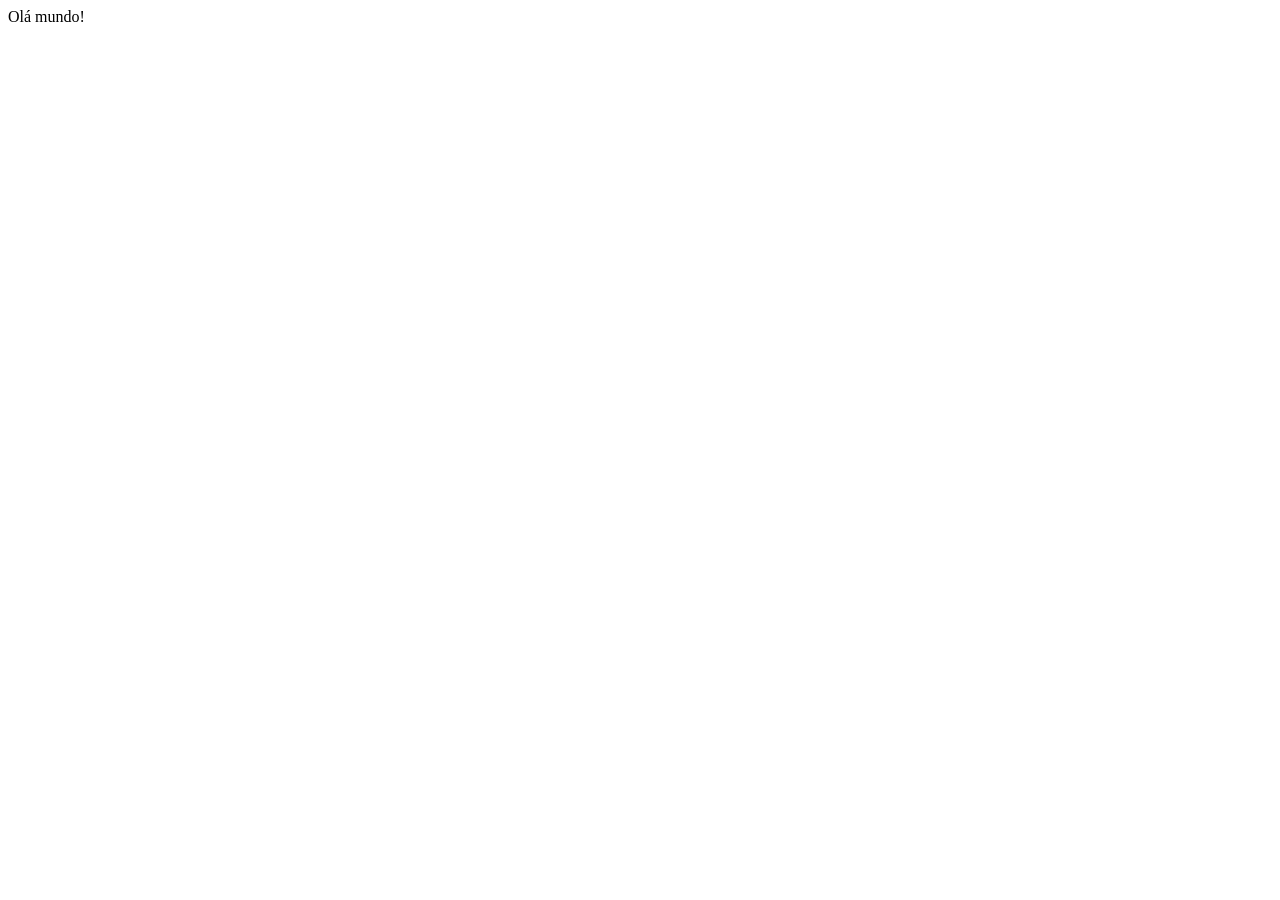
==== index.html @ 0452efc9 "initil commit" ====
<!DOCTYPE html>
<html lang="en">
<head>
    <meta charset="UTF-8">
    <meta http-equiv="X-UA-Compatible" content="IE=edge">
    <meta name="viewport" content="width=device-width, initial-scale=1.0">
    <title>Portifólio - Aula WEB I</title>
</head>
<body>
    Olá mundo!
</body>
</html>
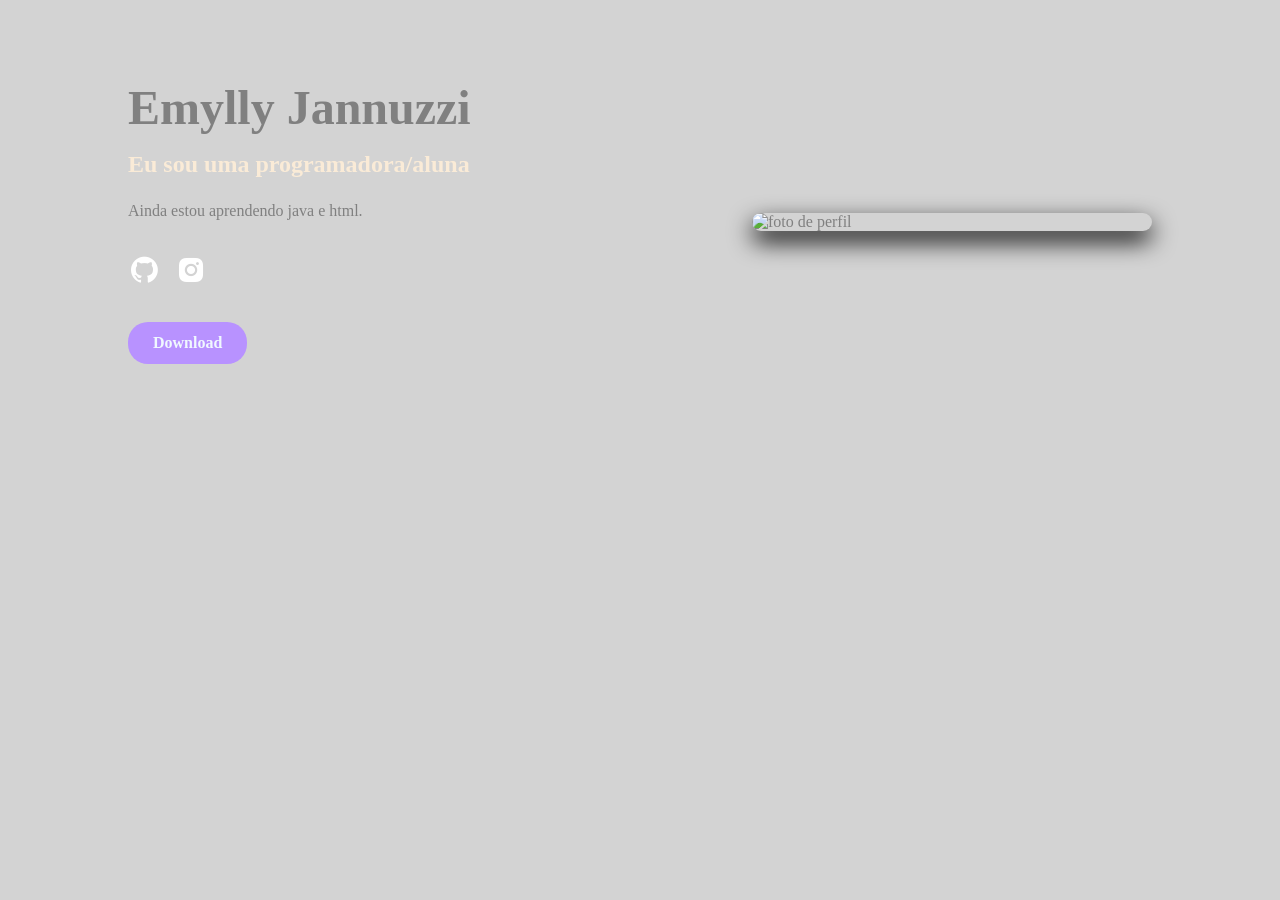
==== commit 8796ede3: "teste" ====
--- a/index.html
+++ b/index.html
@@ -1,12 +1,41 @@
 <!DOCTYPE html>
-<html lang="en">
+<html lang="pt-BR">
 <head>
     <meta charset="UTF-8">
     <meta http-equiv="X-UA-Compatible" content="IE=edge">
     <meta name="viewport" content="width=device-width, initial-scale=1.0">
-    <title>Portifólio - Aula WEB I</title>
+    <title>Portifólio - Emylly Jannuzzi</title>
+    <link href='https://unpkg.com/boxicons@2.1.4/css/boxicons.min.css' rel='stylesheet'>
+    <link rel="stylesheet" href="style.css">
 </head>
 <body>
-    Olá mundo!
+    <section class="home" id="home">
+        <div class="home-content">
+
+            <h1>Emylly Jannuzzi</h1>
+            <h3>Eu sou uma programadora/aluna</h3>
+
+            <p>
+                Ainda estou aprendendo java e html.
+            </p>
+
+            <div class="social-media">
+
+                <a href="https://github.com/emyjj" target="_blank">
+                <i class="bx bxl-github"></i>
+                </a>
+
+                <a href="https://www.instagram.com/emyjnz/?__d=1%3F%2F" target="_blank">
+                <i class="bx bxl-instagram-alt"></i>
+                </a>
+            </div>
+
+            <a href="/home/aluno/Downloads/emyy/desenhos&colorir.pdf" class="btn" download="/home/aluno/Downloads/emyy/desenhos&colorir.pdf">Download</a>
+        </div>
+
+        <div class="home-img">
+            <img src="https://www.desenhosecolorir.com.br/wp-content/uploads/2025/09/hello-kitty-para-imprimir-e-colorir-636x900.png" alt="foto de perfil">
+        </div>
+    </section>
 </body>
 </html>
--- a/style.css
+++ b/style.css
@@ -0,0 +1,108 @@
+*{
+    margin: 0;
+    padding: 0;
+    box-sizing: border-box;
+    font-family: Georgia, 'Times New Roman', Times, serif;
+}
+
+body{
+    background-color: lightgray;
+    color: grey;
+}
+
+.home{
+    display: flex;
+    align-items: center;
+    justify-content: space-between;
+    padding: 80px 10%;
+    flex-wrap: wrap;
+}
+
+.home-content{
+    max-width: 600px;
+}
+
+.home-content h1{
+    font-size: 3rem;
+    color: grey;
+    margin-bottom: 16px;
+}
+
+.home-content h3{
+    font-size: 1.5rem;
+    color: antiquewhite;
+    margin-bottom: 20px;
+}
+
+.home-content p {
+    font-size: 1rem;
+    line-height: 1.6;
+    margin-bottom: 30px;
+}
+
+.social-media {
+    display: flex;
+    gap: 15px;
+    margin-bottom: 30px;
+}
+
+.social-media a{
+    font-size: 2rem;
+    color: white;
+    transition: color 0.3s ease;
+}
+
+.social-media a:hover{
+    color: rgb(184, 146, 255);
+}
+
+.btn {
+    display: inline-block;
+    padding: 12px 25px;
+    background-color:rgb(184, 146, 255);
+    color: aliceblue;
+    text-decoration: none;
+    border-radius: 20px;
+    font-weight: bold;
+    transition: background-color 0.3s ease;
+}
+
+.btn hover{
+    background-color: rgb(184, 146, 255);
+}
+
+.home-img{
+    max-width: 400px;
+    flex: 1;
+    display: flex;
+    justify-content: center;
+}
+
+.home-img img{
+    width: 100%;
+    border-radius: 10px;
+    box-shadow: 0 10px 25px black;
+}
+
+@media(max-width:900px){
+    .home{
+        flex-direction: column-reverse;
+        padding: 50px 5%;
+        text-align: center;
+    }
+
+    .home-content{
+        max-width: 100%;
+    }
+
+    .social-media{
+        justify-content: center;
+    }
+
+    .home-img{
+        margin-bottom: 30px;
+    }
+}
+
+
+
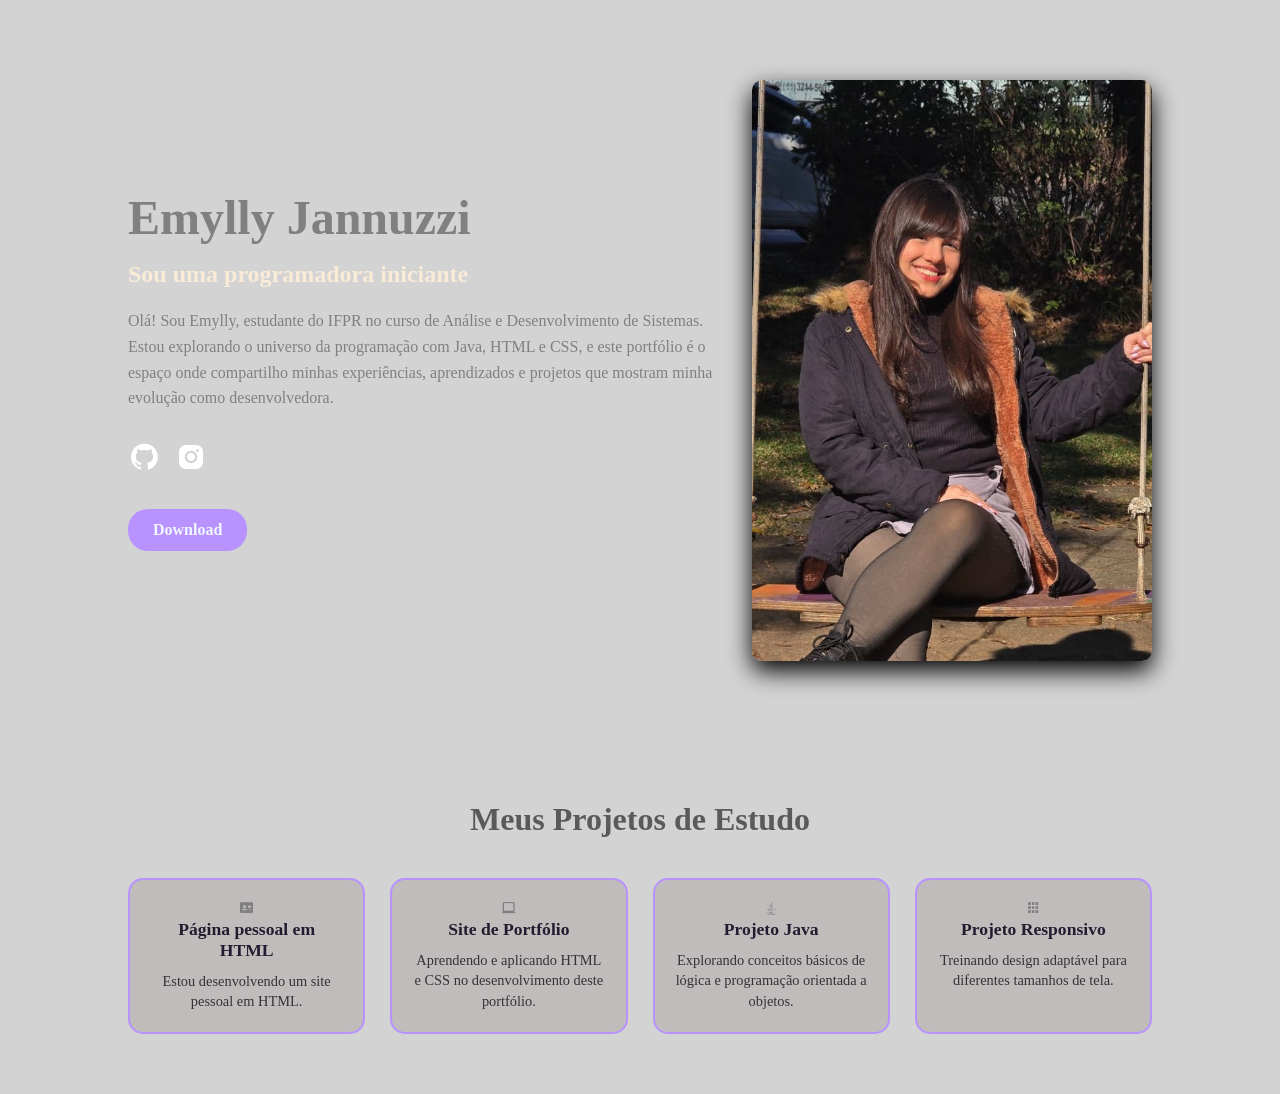
==== commit 5473d7cc: "página com CSS Grid Layout." ====
--- a/index.html
+++ b/index.html
@@ -13,10 +13,11 @@
         <div class="home-content">
 
             <h1>Emylly Jannuzzi</h1>
-            <h3>Eu sou uma programadora/aluna</h3>
+            <h3>Sou uma programadora iniciante</h3>
 
             <p>
-                Ainda estou aprendendo java e html.
+                Olá! Sou Emylly, estudante do IFPR no curso de Análise e Desenvolvimento de Sistemas. Estou explorando o universo da programação com Java, HTML e CSS, e este portfólio é o espaço onde compartilho minhas experiências, aprendizados e projetos que mostram minha evolução como desenvolvedora.
+
             </p>
 
             <div class="social-media">
@@ -30,12 +31,42 @@
                 </a>
             </div>
 
-            <a href="/home/aluno/Downloads/emyy/desenhos&colorir.pdf" class="btn" download="/home/aluno/Downloads/emyy/desenhos&colorir.pdf">Download</a>
+            <a href="img/Currículo - Emylly Jannuzzi Jaques Rosa-3.pdf" class="btn" download="img/Currículo - Emylly Jannuzzi Jaques Rosa-3.pdf">Download</a>
         </div>
 
         <div class="home-img">
-            <img src="https://www.desenhosecolorir.com.br/wp-content/uploads/2025/09/hello-kitty-para-imprimir-e-colorir-636x900.png" alt="foto de perfil">
+            <img src="img/emy.jpeg" alt="Foto de perfil">
         </div>
     </section>
+
+    <section class="projetos" id="projetos">
+        <h2>Meus Projetos de Estudo</h2>
+        <div class="grid-projetos">
+            <div class="projeto">
+            <i class='bx bxs-id-card'></i>
+            <h3>Página pessoal em HTML</h3>
+            <p>Estou desenvolvendo um site pessoal em HTML.</p>
+            </div>
+
+            <div class="projeto">
+            <i class='bx bx-laptop'></i>
+            <h3>Site de Portfólio</h3>
+            <p>Aprendendo e aplicando HTML e CSS no desenvolvimento deste portfólio.</p>
+            </div>
+
+            <div class="projeto">
+            <i class='bx bxl-java' ></i>
+            <h3>Projeto Java</h3>
+            <p>Explorando conceitos básicos de lógica e programação orientada a objetos.</p>
+            </div>
+
+            <div class="projeto">
+            <i class='bx bxs-grid'></i>
+            <h3>Projeto Responsivo</h3>
+            <p>Treinando design adaptável para diferentes tamanhos de tela.</p>
+            </div>
+        </div>
+    </section>
+
 </body>
 </html>
--- a/style.css
+++ b/style.css
@@ -104,5 +104,51 @@
     }
 }
 
+.projetos {
+  text-align: center;
+  padding: 60px 10%;
+}
+
+.projetos h2 {
+  font-size: 2rem;
+  color: rgb(90, 90, 90);
+  margin-bottom: 40px;
+}
 
 
+.grid-projetos {
+  display: grid;
+  grid-template-columns: repeat(auto-fit, minmax(220px, 1fr));
+  gap: 25px;
+  justify-items: center;
+}
+
+
+.projeto {
+  width: 100%;
+  max-width: 250px;
+  border: 2px solid rgb(184, 146, 255);
+  background-color: rgba(175, 165, 165, 0.5);
+  border-radius: 15px;
+  padding: 20px;
+  text-align: center;
+  transition: transform 0.3s ease, box-shadow 0.3s ease;
+}
+
+.projeto:hover {
+  transform: scale(1.05);
+  cursor: pointer;
+  box-shadow: 0 8px 20px rgba(0, 0, 0, 0.2);
+}
+
+.projeto h3 {
+  font-size: 1.1rem;
+  color: rgb(35, 28, 48);
+  margin-bottom: 10px;
+}
+
+.projeto p {
+  font-size: 0.9rem;
+  color: #333;
+  line-height: 1.4;
+}
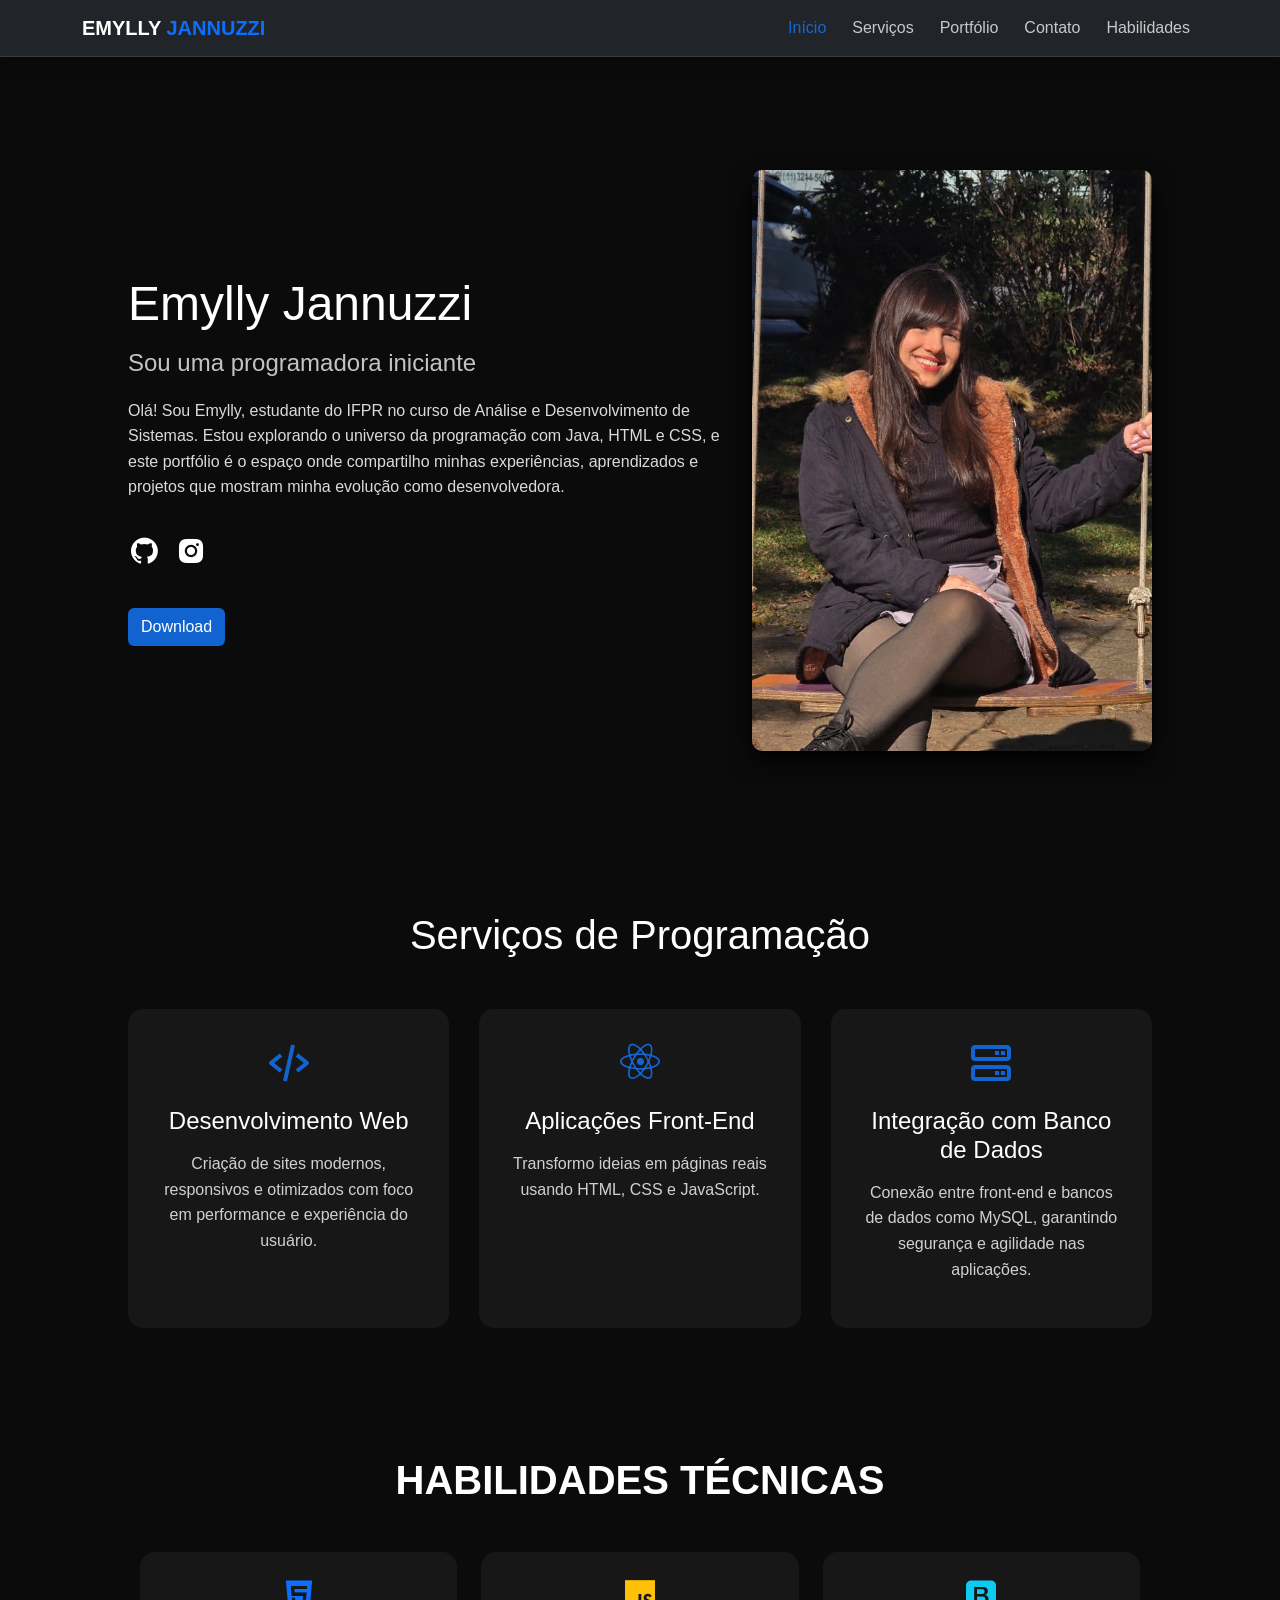
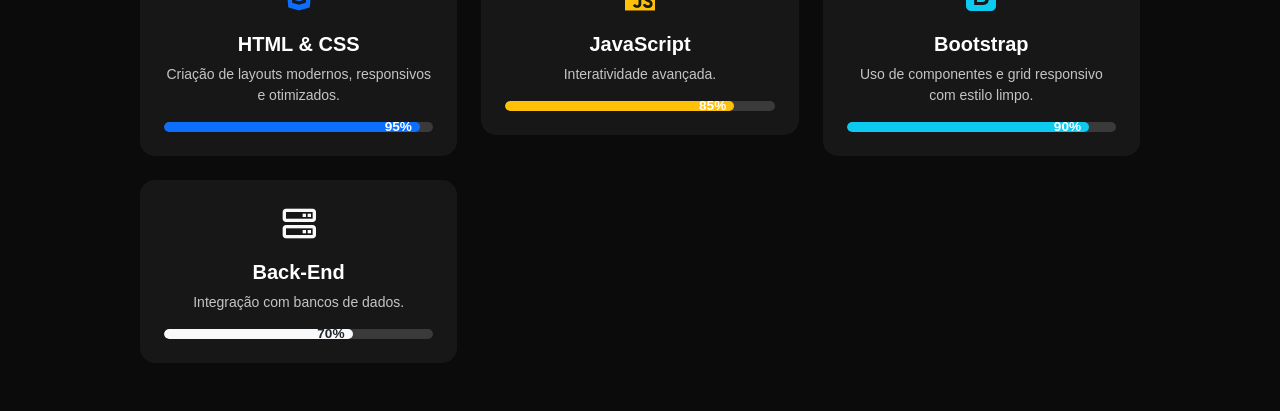
==== commit 58514825: "Aula 03  - Atividade: Adicionar nova seção ao portfólio" ====
--- a/index.html
+++ b/index.html
@@ -5,10 +5,45 @@
     <meta http-equiv="X-UA-Compatible" content="IE=edge">
     <meta name="viewport" content="width=device-width, initial-scale=1.0">
     <title>Portifólio - Emylly Jannuzzi</title>
+
     <link href='https://unpkg.com/boxicons@2.1.4/css/boxicons.min.css' rel='stylesheet'>
     <link rel="stylesheet" href="style.css">
+    <link href="https://cdn.jsdelivr.net/npm/bootstrap@5.3.3/dist/css/bootstrap.min.css" rel="stylesheet">
+
 </head>
 <body>
+
+    <nav class="navbar navbar-expand-lg navbar-dark bg-dark fixed-top shadow">
+        <div class="container">
+            <a class="navbar-brand fw-bold" href="#home">
+            Emylly<span class="text-primary"> Jannuzzi</span>
+            </a>
+            <button class="navbar-toggler" type="button" data-bs-toggle="collapse" data-bs-target="#navbarNav" 
+                    aria-controls="navbarNav" aria-expanded="false" aria-label="Toggle navigation">
+            <i class='bx bx-menu fs-1 text-light'></i>
+            </button>
+            <div class="collapse navbar-collapse justify-content-end" id="navbarNav">
+            <ul class="navbar-nav">
+                <li class="nav-item">
+                    <a class="nav-link active" href="#home">Início</a>
+                </li>
+                <li class="nav-item">
+                    <a class="nav-link" href="#services">Serviços</a>
+                </li>
+                <li class="nav-item">
+                    <a class="nav-link" href="#portfolio">Portfólio</a>
+                </li>
+                <li class="nav-item">
+                    <a class="nav-link" href="#contact">Contato</a>
+                </li>
+                <li class="nav-item">
+                    <a class="nav-link" href="#skills">Habilidades</a>
+                </li>
+            </ul>
+            </div>
+        </div>
+    </nav>
+
     <section class="home" id="home">
         <div class="home-content">
 
@@ -39,34 +74,86 @@
         </div>
     </section>
 
-    <section class="projetos" id="projetos">
-        <h2>Meus Projetos de Estudo</h2>
-        <div class="grid-projetos">
-            <div class="projeto">
-            <i class='bx bxs-id-card'></i>
-            <h3>Página pessoal em HTML</h3>
-            <p>Estou desenvolvendo um site pessoal em HTML.</p>
+        <section class="services" id="services">
+        <h2 class="heading">Serviços de Programação</h2>
+
+        <div class="services-container">
+            <div class="service-box">
+                <i class='bx bx-code-alt'></i>
+                <h3>Desenvolvimento Web</h3>
+                <p>Criação de sites modernos, responsivos e otimizados com foco em performance e experiência do usuário.</p>
             </div>
 
-            <div class="projeto">
-            <i class='bx bx-laptop'></i>
-            <h3>Site de Portfólio</h3>
-            <p>Aprendendo e aplicando HTML e CSS no desenvolvimento deste portfólio.</p>
+            <div class="service-box">
+                <i class='bx bxl-react'></i>
+                <h3>Aplicações Front-End</h3>
+                <p>Transformo ideias em páginas reais usando HTML, CSS e JavaScript.</p>
             </div>
 
-            <div class="projeto">
-            <i class='bx bxl-java' ></i>
-            <h3>Projeto Java</h3>
-            <p>Explorando conceitos básicos de lógica e programação orientada a objetos.</p>
-            </div>
-
-            <div class="projeto">
-            <i class='bx bxs-grid'></i>
-            <h3>Projeto Responsivo</h3>
-            <p>Treinando design adaptável para diferentes tamanhos de tela.</p>
+            <div class="service-box">
+                <i class='bx bx-server'></i>
+                <h3>Integração com Banco de Dados</h3>
+                <p>Conexão entre front-end e bancos de dados como MySQL, garantindo segurança e agilidade nas aplicações.</p>
             </div>
         </div>
     </section>
 
+<section id="skills" class="skills-section py-5">
+  <div class="container">
+    <h2 class="text-center mb-5">Habilidades Técnicas</h2>
+
+    <div class="row g-4">
+      <div class="col-md-6 col-lg-4">
+        <div class="skill-box p-4 text-center">
+          <i class='bx bxl-html5 fs-1 text-primary mb-3'></i>
+          <h5>HTML & CSS</h5>
+          <p class="small mb-3">Criação de layouts modernos, responsivos e otimizados.</p>
+          <div class="progress">
+            <div class="progress-bar bg-primary" style="width: 95%">95%</div>
+          </div>
+        </div>
+      </div>
+
+      <div class="col-md-6 col-lg-4">
+        <div class="skill-box p-4 text-center">
+          <i class='bx bxl-javascript fs-1 text-warning mb-3'></i>
+          <h5>JavaScript</h5>
+          <p class="small mb-3">Interatividade avançada.</p>
+          <div class="progress">
+            <div class="progress-bar bg-warning" style="width: 85%">85%</div>
+          </div>
+        </div>
+      </div>
+
+      <div class="col-md-6 col-lg-4">
+        <div class="skill-box p-4 text-center">
+          <i class='bx bxl-bootstrap fs-1 text-info mb-3'></i>
+          <h5>Bootstrap</h5>
+          <p class="small mb-3">Uso de componentes e grid responsivo com estilo limpo.</p>
+          <div class="progress">
+            <div class="progress-bar bg-info" style="width: 90%">90%</div>
+          </div>
+        </div>
+      </div>
+
+      <div class="col-md-6 col-lg-4">
+        <div class="skill-box p-4 text-center">
+          <i class='bx bx-server fs-1 text-light mb-3'></i>
+          <h5>Back-End</h5>
+          <p class="small mb-3">Integração com bancos de dados.</p>
+          <div class="progress">
+            <div class="progress-bar bg-light text-dark" style="width: 70%">70%</div>
+          </div>
+        </div>
+      </div>
+    </div>
+  </div>
+</section>
+
+      </button>
+    </div>
+  </div>
+</section>
+
 </body>
 </html>
--- a/style.css
+++ b/style.css
@@ -1,16 +1,50 @@
-*{
+/* RESET E BASE */
+* {
     margin: 0;
     padding: 0;
     box-sizing: border-box;
-    font-family: Georgia, 'Times New Roman', Times, serif;
-}
-
-body{
-    background-color: lightgray;
-    color: grey;
-}
-
-.home{
+    font-family: 'Segoe UI', Tahoma, Geneva, Verdana, sans-serif;
+}
+
+body {
+    background-color: #0b0b0b !important;
+    color: rgba(255, 255, 255, 0.85) !important;
+    padding-top: 90px; /* evita sobreposição do conteúdo com navbar fixa */
+}
+
+section {
+    background: transparent !important;
+}
+
+.navbar {
+    backdrop-filter: blur(6px);
+    background-color: rgba(15, 15, 15, 0.95) !important;
+    border-bottom: 1px solid rgba(255, 255, 255, 0.1);
+}
+
+.navbar-brand {
+    font-size: 1.6rem;
+    color: white !important;
+    text-transform: uppercase;
+}
+
+.navbar-brand span {
+    color: rgba(18, 115, 241, 0.852);
+}
+
+.nav-link {
+    color: rgba(255, 255, 255, 0.75) !important;
+    font-weight: 500;
+    margin-left: 10px;
+    transition: color 0.3s ease;
+}
+
+.nav-link:hover,
+.nav-link.active {
+    color: rgba(18, 115, 241, 0.852) !important;
+}
+
+.home {
     display: flex;
     align-items: center;
     justify-content: space-between;
@@ -18,19 +52,19 @@
     flex-wrap: wrap;
 }
 
-.home-content{
+.home-content {
     max-width: 600px;
 }
 
-.home-content h1{
+.home-content h1 {
     font-size: 3rem;
-    color: grey;
+    color: white;
     margin-bottom: 16px;
 }
 
-.home-content h3{
+.home-content h3 {
     font-size: 1.5rem;
-    color: antiquewhite;
+    color: rgba(255, 255, 255, 0.756);
     margin-bottom: 20px;
 }
 
@@ -46,109 +80,159 @@
     margin-bottom: 30px;
 }
 
-.social-media a{
+.social-media a {
     font-size: 2rem;
     color: white;
     transition: color 0.3s ease;
 }
 
-.social-media a:hover{
-    color: rgb(184, 146, 255);
+.social-media a:hover {
+    color: rgba(18, 115, 241, 0.852);
 }
 
 .btn {
     display: inline-block;
     padding: 12px 25px;
-    background-color:rgb(184, 146, 255);
-    color: aliceblue;
+    background-color: rgba(18, 115, 241, 0.852) !important;
+    color: white !important;
     text-decoration: none;
     border-radius: 20px;
     font-weight: bold;
     transition: background-color 0.3s ease;
 }
 
-.btn hover{
-    background-color: rgb(184, 146, 255);
-}
-
-.home-img{
+.btn:hover {
+    background-color: rgba(5, 43, 93, 0.852) !important;
+}
+
+.home-img {
     max-width: 400px;
     flex: 1;
     display: flex;
     justify-content: center;
 }
 
-.home-img img{
+.home-img img {
     width: 100%;
     border-radius: 10px;
     box-shadow: 0 10px 25px black;
 }
 
-@media(max-width:900px){
-    .home{
+@media (max-width: 900px) {
+    .home {
         flex-direction: column-reverse;
         padding: 50px 5%;
         text-align: center;
     }
 
-    .home-content{
+    .home-content {
         max-width: 100%;
     }
 
-    .social-media{
+    .social-media {
         justify-content: center;
     }
 
-    .home-img{
+    .home-img {
         margin-bottom: 30px;
     }
 }
 
-.projetos {
-  text-align: center;
-  padding: 60px 10%;
-}
-
-.projetos h2 {
-  font-size: 2rem;
-  color: rgb(90, 90, 90);
-  margin-bottom: 40px;
-}
-
-
-.grid-projetos {
-  display: grid;
-  grid-template-columns: repeat(auto-fit, minmax(220px, 1fr));
-  gap: 25px;
-  justify-items: center;
-}
-
-
-.projeto {
-  width: 100%;
-  max-width: 250px;
-  border: 2px solid rgb(184, 146, 255);
-  background-color: rgba(175, 165, 165, 0.5);
-  border-radius: 15px;
-  padding: 20px;
-  text-align: center;
-  transition: transform 0.3s ease, box-shadow 0.3s ease;
-}
-
-.projeto:hover {
-  transform: scale(1.05);
-  cursor: pointer;
-  box-shadow: 0 8px 20px rgba(0, 0, 0, 0.2);
-}
-
-.projeto h3 {
-  font-size: 1.1rem;
-  color: rgb(35, 28, 48);
-  margin-bottom: 10px;
-}
-
-.projeto p {
-  font-size: 0.9rem;
-  color: #333;
-  line-height: 1.4;
-}+.services {
+    padding: 80px 10%;
+    text-align: center;
+    background-color: rgba(15, 15, 15, 0.95);
+}
+
+.services .heading {
+    font-size: 2.5rem;
+    color: white;
+    margin-bottom: 50px;
+}
+
+.services-container {
+    display: grid;
+    grid-template-columns: repeat(auto-fit, minmax(250px, 1fr));
+    gap: 30px;
+}
+
+.service-box {
+    background-color: rgba(255, 255, 255, 0.05) !important;
+    border-radius: 15px;
+    padding: 30px;
+    transition: transform 0.3s ease, box-shadow 0.3s ease;
+}
+
+.service-box:hover {
+    transform: translateY(-8px);
+    box-shadow: 0 10px 25px rgba(0, 0, 0, 0.5);
+}
+
+.service-box i {
+    font-size: 3rem;
+    color: rgba(18, 115, 241, 0.852);
+    margin-bottom: 20px;
+}
+
+.service-box h3 {
+    color: white;
+    font-size: 1.5rem;
+    margin-bottom: 15px;
+}
+
+.service-box p {
+    color: rgba(255, 255, 255, 0.8) !important;
+    font-size: 1rem;
+    line-height: 1.6;
+}
+
+/* SEÇÃO DE HABILIDADES APRIMORADA */
+.skills-section {
+    background-color: rgba(15, 15, 15, 0.95);
+    padding: 80px 10%;
+}
+
+.skills-section h2 {
+    color: white;
+    font-size: 2.5rem;
+    margin-bottom: 50px;
+    text-transform: uppercase;
+    font-weight: 700;
+}
+
+.skill-box {
+    background-color: rgba(255, 255, 255, 0.05);
+    border-radius: 15px;
+    transition: transform 0.3s ease, box-shadow 0.3s ease;
+}
+
+.skill-box:hover {
+    transform: translateY(-8px);
+    box-shadow: 0 10px 25px rgba(0, 0, 0, 0.6);
+}
+
+.skill-box h5 {
+    color: white;
+    font-weight: 600;
+}
+
+.skill-box p {
+    color: rgba(255, 255, 255, 0.75);
+}
+
+.skill-box .progress {
+    height: 10px;
+    background-color: rgba(255, 255, 255, 0.15);
+    border-radius: 10px;
+    overflow: hidden;
+}
+
+.skill-box .progress-bar {
+    font-size: 0.85rem;
+    font-weight: bold;
+    text-align: right;
+    padding-right: 8px;
+    border-radius: 10px;
+    transition: width 1s ease;
+}
+
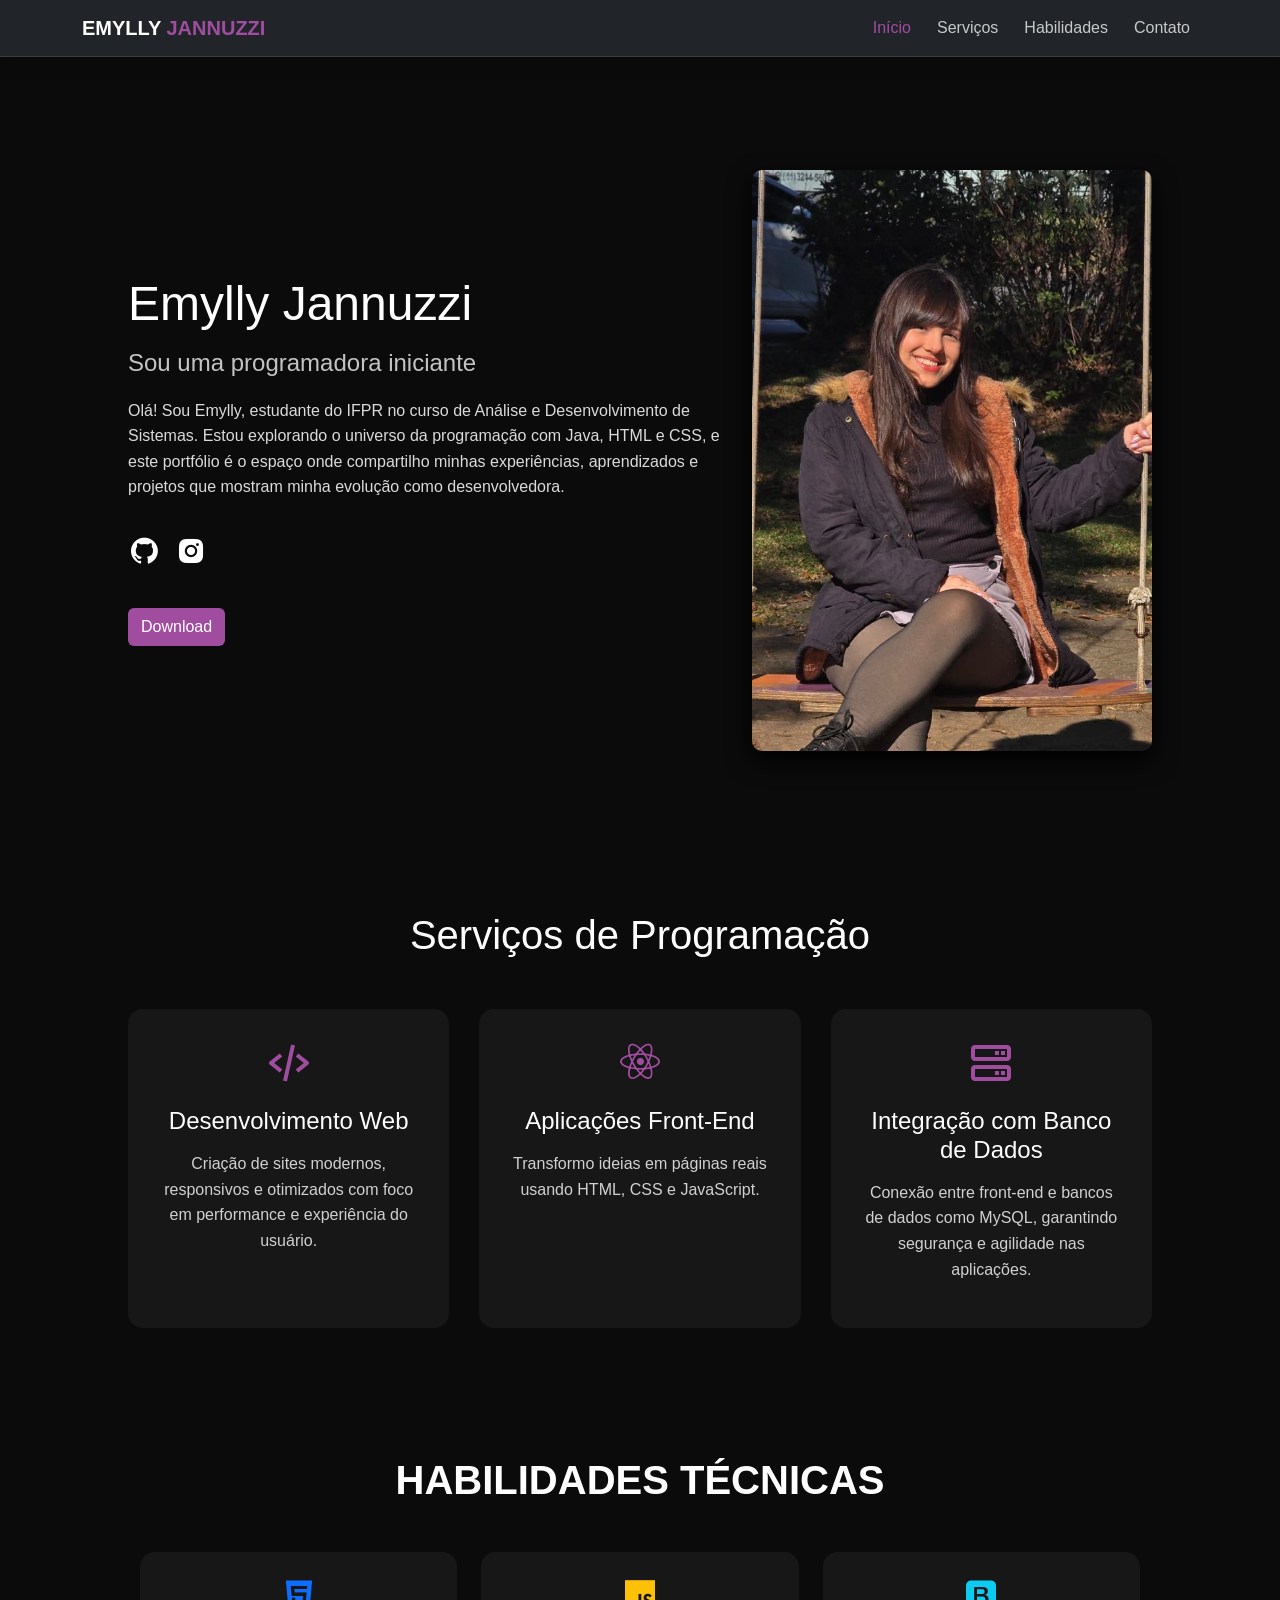
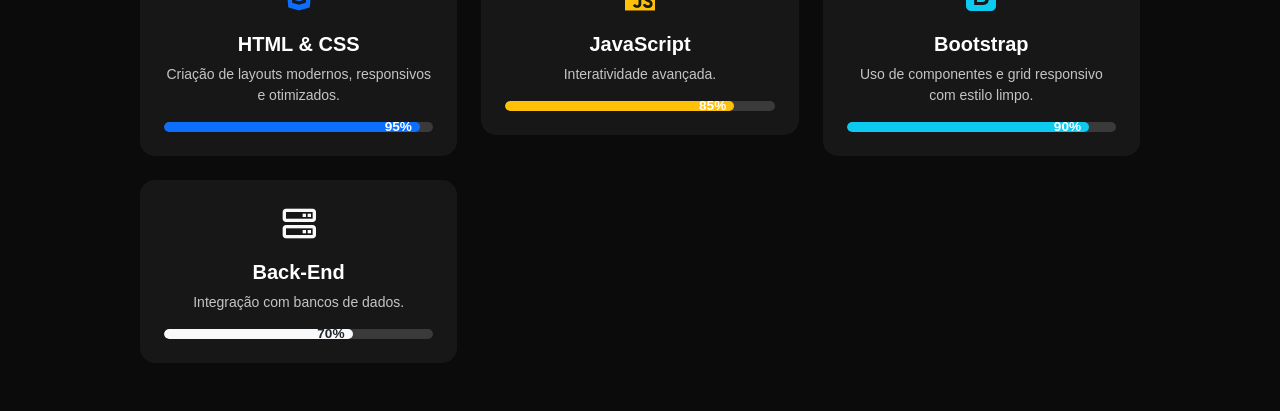
==== commit f7663d43: "ajuste" ====
--- a/index.html
+++ b/index.html
@@ -31,14 +31,12 @@
                     <a class="nav-link" href="#services">Serviços</a>
                 </li>
                 <li class="nav-item">
-                    <a class="nav-link" href="#portfolio">Portfólio</a>
-                </li>
+                    <a class="nav-link" href="#skills">Habilidades</a>
+                </li>                
                 <li class="nav-item">
                     <a class="nav-link" href="#contact">Contato</a>
                 </li>
-                <li class="nav-item">
-                    <a class="nav-link" href="#skills">Habilidades</a>
-                </li>
+
             </ul>
             </div>
         </div>
--- a/style.css
+++ b/style.css
@@ -1,4 +1,3 @@
-/* RESET E BASE */
 * {
     margin: 0;
     padding: 0;
@@ -9,7 +8,7 @@
 body {
     background-color: #0b0b0b !important;
     color: rgba(255, 255, 255, 0.85) !important;
-    padding-top: 90px; /* evita sobreposição do conteúdo com navbar fixa */
+    padding-top: 90px;
 }
 
 section {
@@ -28,8 +27,8 @@
     text-transform: uppercase;
 }
 
-.navbar-brand span {
-    color: rgba(18, 115, 241, 0.852);
+.navbar .navbar-brand span {
+    color: rgb(160, 77, 160) !important;
 }
 
 .nav-link {
@@ -41,7 +40,7 @@
 
 .nav-link:hover,
 .nav-link.active {
-    color: rgba(18, 115, 241, 0.852) !important;
+    color: rgb(160, 77, 160) !important;
 }
 
 .home {
@@ -87,13 +86,13 @@
 }
 
 .social-media a:hover {
-    color: rgba(18, 115, 241, 0.852);
+    color: rgb(160, 77, 160);
 }
 
 .btn {
     display: inline-block;
     padding: 12px 25px;
-    background-color: rgba(18, 115, 241, 0.852) !important;
+    background-color: rgb(160, 77, 160) !important;
     color: white !important;
     text-decoration: none;
     border-radius: 20px;
@@ -102,7 +101,7 @@
 }
 
 .btn:hover {
-    background-color: rgba(5, 43, 93, 0.852) !important;
+    background-color: rgb(109, 10, 109) !important;
 }
 
 .home-img {
@@ -170,7 +169,7 @@
 
 .service-box i {
     font-size: 3rem;
-    color: rgba(18, 115, 241, 0.852);
+    color: rgb(160, 77, 160);;
     margin-bottom: 20px;
 }
 
@@ -186,7 +185,6 @@
     line-height: 1.6;
 }
 
-/* SEÇÃO DE HABILIDADES APRIMORADA */
 .skills-section {
     background-color: rgba(15, 15, 15, 0.95);
     padding: 80px 10%;
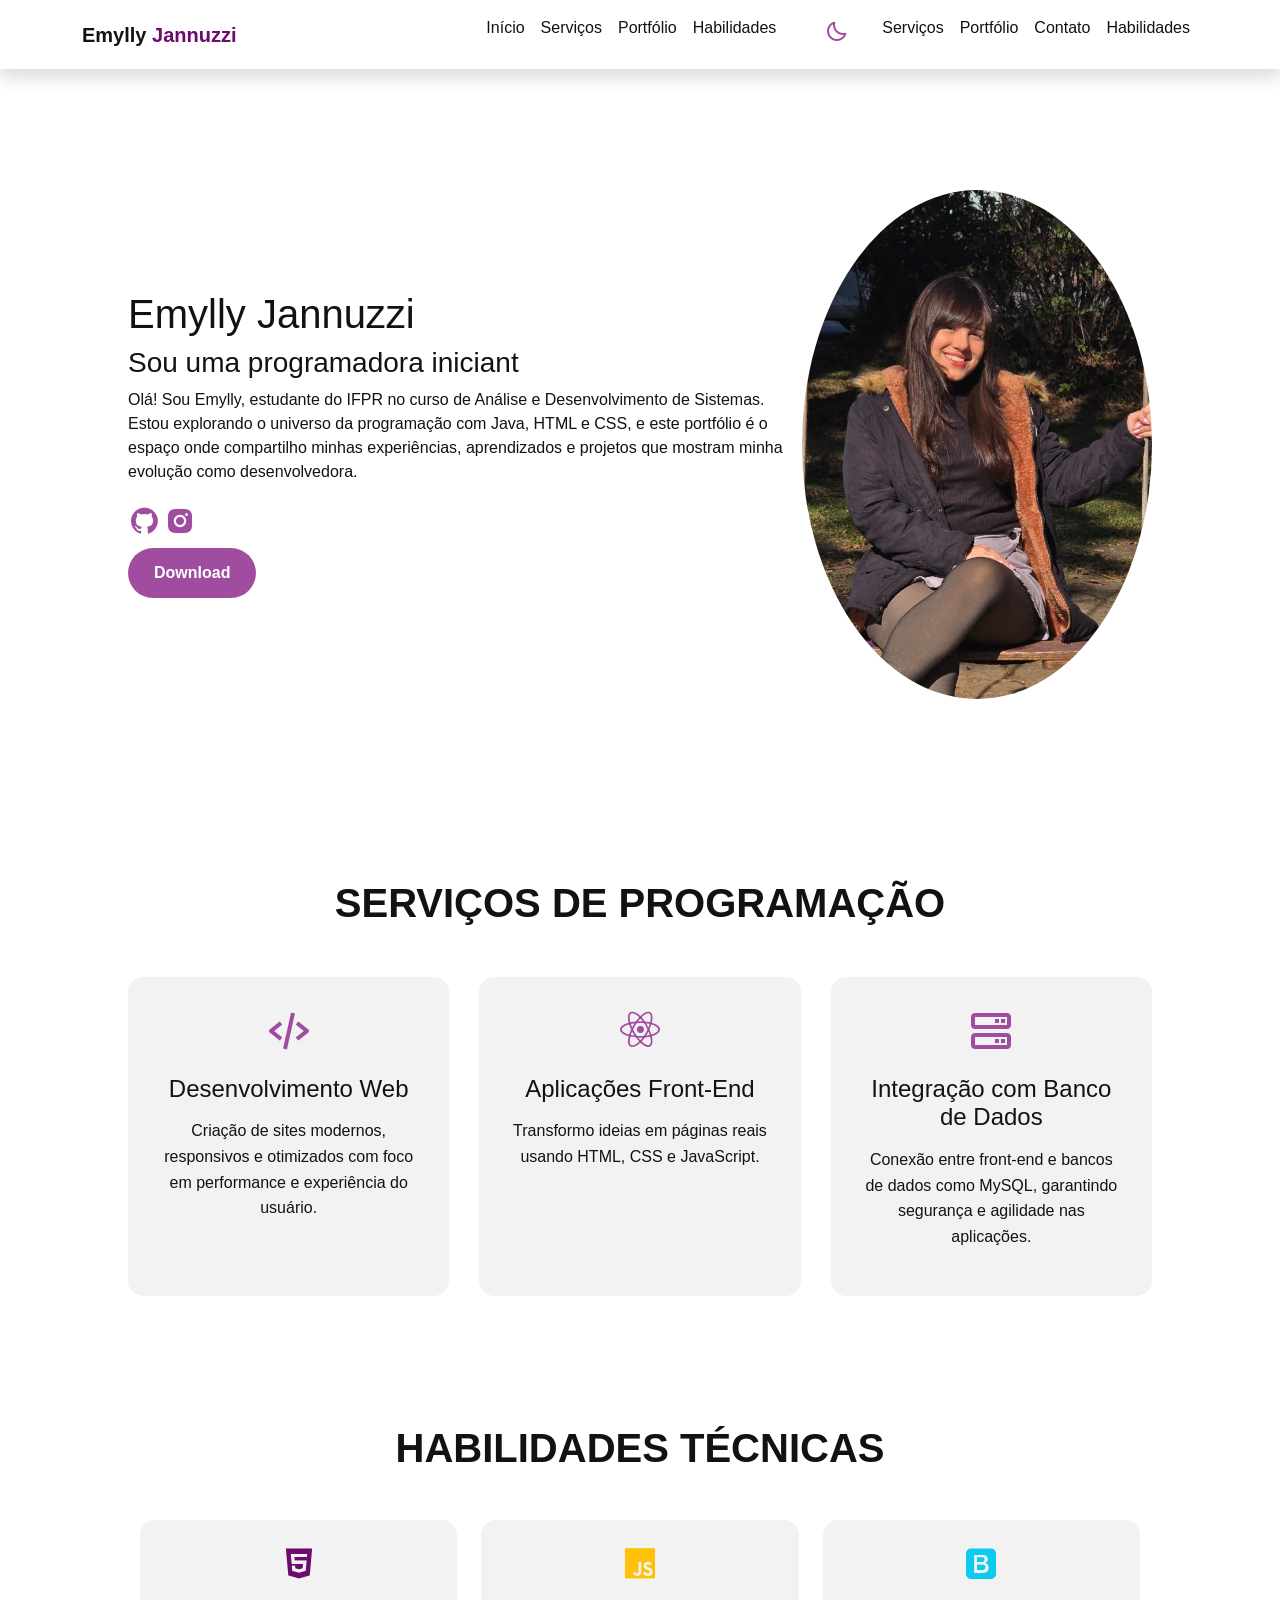
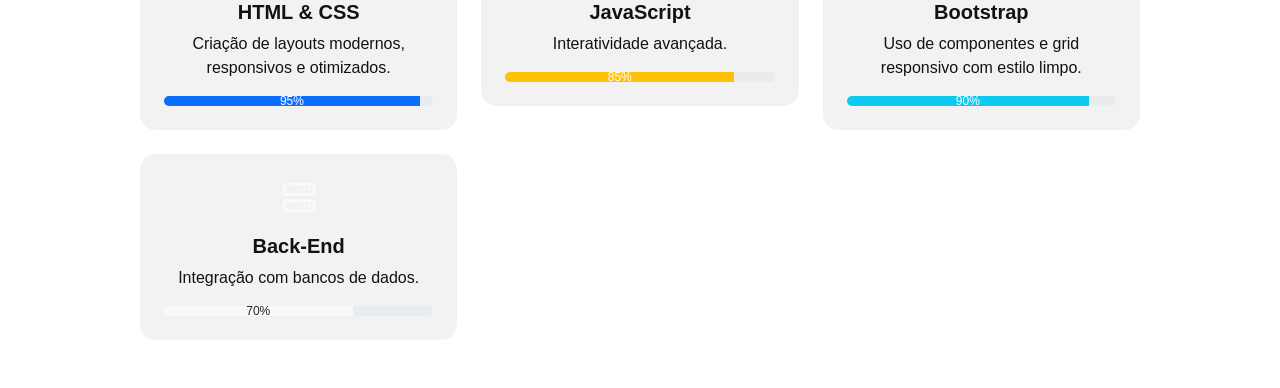
==== commit b9b1163f: "09/12" ====
--- a/index.html
+++ b/index.html
@@ -5,66 +5,60 @@
     <meta http-equiv="X-UA-Compatible" content="IE=edge">
     <meta name="viewport" content="width=device-width, initial-scale=1.0">
     <title>Portifólio - Emylly Jannuzzi</title>
+    <link href="https://unpkg.com/boxicons@2.1.4/css/boxicons.min.css" rel="stylesheet">
+    <link href="https://cdn.jsdelivr.net/npm/bootstrap@5.3.3/dist/css/bootstrap.min.css" rel="stylesheet">
+    <link rel="stylesheet" href="style.css">
+</head>
 
-    <link href='https://unpkg.com/boxicons@2.1.4/css/boxicons.min.css' rel='stylesheet'>
-    <link rel="stylesheet" href="style.css">
-    <link href="https://cdn.jsdelivr.net/npm/bootstrap@5.3.3/dist/css/bootstrap.min.css" rel="stylesheet">
-
-</head>
 <body>
 
     <nav class="navbar navbar-expand-lg navbar-dark bg-dark fixed-top shadow">
         <div class="container">
             <a class="navbar-brand fw-bold" href="#home">
-            Emylly<span class="text-primary"> Jannuzzi</span>
+                Emylly<span class="text-primary"> Jannuzzi</span>
             </a>
-            <button class="navbar-toggler" type="button" data-bs-toggle="collapse" data-bs-target="#navbarNav" 
-                    aria-controls="navbarNav" aria-expanded="false" aria-label="Toggle navigation">
-            <i class='bx bx-menu fs-1 text-light'></i>
+
+            <button class="navbar-toggler" type="button" data-bs-toggle="collapse" data-bs-target="#navbarNav">
+                <i class="bx bx-menu fs-1 text-light"></i>
             </button>
+
             <div class="collapse navbar-collapse justify-content-end" id="navbarNav">
-            <ul class="navbar-nav">
-                <li class="nav-item">
-                    <a class="nav-link active" href="#home">Início</a>
-                </li>
-                <li class="nav-item">
-                    <a class="nav-link" href="#services">Serviços</a>
-                </li>
-                <li class="nav-item">
-                    <a class="nav-link" href="#skills">Habilidades</a>
-                </li>                
-                <li class="nav-item">
-                    <a class="nav-link" href="#contact">Contato</a>
-                </li>
+                <ul class="navbar-nav">
+                    <li class="nav-item"><a class="nav-link active" href="#home">Início</a></li>
+                    <li class="nav-item"><a class="nav-link" href="#services">Serviços</a></li>
+                    <li class="nav-item"><a class="nav-link" href="#portfolio">Portfólio</a></li>
+                    <li class="nav-item"><a class="nav-link" href="#skills">Habilidades</a></li>
 
-            </ul>
+                    <li class="nav-item">
+                        <button id="theme-toggle" class="btn btn-outline-light ms-3">
+                            <i id="theme-icon" class="bx bx-moon"></i>
+                        </button>
+                    </li>
+
+                    <li class="nav-item"><a class="nav-link" href="#services">Serviços</a></li>
+                    <li class="nav-item"><a class="nav-link" href="#portfolio">Portfólio</a></li>
+                    <li class="nav-item"><a class="nav-link" href="#contact">Contato</a></li>
+                    <li class="nav-item"><a class="nav-link" href="#skills">Habilidades</a></li>
+                </ul>
             </div>
         </div>
     </nav>
 
     <section class="home" id="home">
         <div class="home-content">
-
             <h1>Emylly Jannuzzi</h1>
-            <h3>Sou uma programadora iniciante</h3>
+            <h3>Sou uma <span id="typing"></span></h3>
 
             <p>
                 Olá! Sou Emylly, estudante do IFPR no curso de Análise e Desenvolvimento de Sistemas. Estou explorando o universo da programação com Java, HTML e CSS, e este portfólio é o espaço onde compartilho minhas experiências, aprendizados e projetos que mostram minha evolução como desenvolvedora.
-
             </p>
 
             <div class="social-media">
-
-                <a href="https://github.com/emyjj" target="_blank">
-                <i class="bx bxl-github"></i>
-                </a>
-
-                <a href="https://www.instagram.com/emyjnz/?__d=1%3F%2F" target="_blank">
-                <i class="bx bxl-instagram-alt"></i>
-                </a>
+                <a href="https://github.com/emyjj" target="_blank"><i class="bx bxl-github"></i></a>
+                <a href="https://www.instagram.com/emyjnz/?__d=1%3F%2F" target="_blank"><i class="bx bxl-instagram-alt"></i></a>
             </div>
 
-            <a href="img/Currículo - Emylly Jannuzzi Jaques Rosa-3.pdf" class="btn" download="img/Currículo - Emylly Jannuzzi Jaques Rosa-3.pdf">Download</a>
+            <a href="img/Currículo - Emylly Jannuzzi Jaques Rosa-3.pdf" class="btn" download="Currículo.pdf">Download</a>
         </div>
 
         <div class="home-img">
@@ -72,86 +66,130 @@
         </div>
     </section>
 
-        <section class="services" id="services">
+    <section class="services" id="services">
         <h2 class="heading">Serviços de Programação</h2>
 
         <div class="services-container">
             <div class="service-box">
-                <i class='bx bx-code-alt'></i>
+                <i class="bx bx-code-alt"></i>
                 <h3>Desenvolvimento Web</h3>
                 <p>Criação de sites modernos, responsivos e otimizados com foco em performance e experiência do usuário.</p>
             </div>
 
             <div class="service-box">
-                <i class='bx bxl-react'></i>
+                <i class="bx bxl-react"></i>
                 <h3>Aplicações Front-End</h3>
                 <p>Transformo ideias em páginas reais usando HTML, CSS e JavaScript.</p>
             </div>
 
             <div class="service-box">
-                <i class='bx bx-server'></i>
+                <i class="bx bx-server"></i>
                 <h3>Integração com Banco de Dados</h3>
                 <p>Conexão entre front-end e bancos de dados como MySQL, garantindo segurança e agilidade nas aplicações.</p>
             </div>
         </div>
     </section>
 
-<section id="skills" class="skills-section py-5">
-  <div class="container">
-    <h2 class="text-center mb-5">Habilidades Técnicas</h2>
+    <section id="skills" class="skills-section py-5">
+        <div class="container">
+            <h2 class="text-center mb-5">Habilidades Técnicas</h2>
 
-    <div class="row g-4">
-      <div class="col-md-6 col-lg-4">
-        <div class="skill-box p-4 text-center">
-          <i class='bx bxl-html5 fs-1 text-primary mb-3'></i>
-          <h5>HTML & CSS</h5>
-          <p class="small mb-3">Criação de layouts modernos, responsivos e otimizados.</p>
-          <div class="progress">
-            <div class="progress-bar bg-primary" style="width: 95%">95%</div>
-          </div>
+            <div class="row g-4">
+                <div class="col-md-6 col-lg-4">
+                    <div class="skill-box p-4 text-center">
+                        <i class="bx bxl-html5 fs-1 text-primary mb-3"></i>
+                        <h5>HTML & CSS</h5>
+                        <p class="small mb-3">Criação de layouts modernos, responsivos e otimizados.</p>
+                        <div class="progress">
+                            <div class="progress-bar bg-primary" style="width: 95%">95%</div>
+                        </div>
+                    </div>
+                </div>
+
+                <div class="col-md-6 col-lg-4">
+                    <div class="skill-box p-4 text-center">
+                        <i class="bx bxl-javascript fs-1 text-warning mb-3"></i>
+                        <h5>JavaScript</h5>
+                        <p class="small mb-3">Interatividade avançada.</p>
+                        <div class="progress">
+                            <div class="progress-bar bg-warning" style="width: 85%">85%</div>
+                        </div>
+                    </div>
+                </div>
+
+                <div class="col-md-6 col-lg-4">
+                    <div class="skill-box p-4 text-center">
+                        <i class="bx bxl-bootstrap fs-1 text-info mb-3"></i>
+                        <h5>Bootstrap</h5>
+                        <p class="small mb-3">Uso de componentes e grid responsivo com estilo limpo.</p>
+                        <div class="progress">
+                            <div class="progress-bar bg-info" style="width: 90%">90%</div>
+                        </div>
+                    </div>
+                </div>
+
+                <div class="col-md-6 col-lg-4">
+                    <div class="skill-box p-4 text-center">
+                        <i class="bx bx-server fs-1 text-light mb-3"></i>
+                        <h5>Back-End</h5>
+                        <p class="small mb-3">Integração com bancos de dados.</p>
+                        <div class="progress">
+                            <div class="progress-bar bg-light text-dark" style="width: 70%">70%</div>
+                        </div>
+                    </div>
+                </div>
+            </div>
         </div>
-      </div>
+    </section>
 
-      <div class="col-md-6 col-lg-4">
-        <div class="skill-box p-4 text-center">
-          <i class='bx bxl-javascript fs-1 text-warning mb-3'></i>
-          <h5>JavaScript</h5>
-          <p class="small mb-3">Interatividade avançada.</p>
-          <div class="progress">
-            <div class="progress-bar bg-warning" style="width: 85%">85%</div>
-          </div>
-        </div>
-      </div>
+    <script src="https://cdn.jsdelivr.net/npm/bootstrap@5.3.3/dist/js/bootstrap.bundle.min.js"></script>
 
-      <div class="col-md-6 col-lg-4">
-        <div class="skill-box p-4 text-center">
-          <i class='bx bxl-bootstrap fs-1 text-info mb-3'></i>
-          <h5>Bootstrap</h5>
-          <p class="small mb-3">Uso de componentes e grid responsivo com estilo limpo.</p>
-          <div class="progress">
-            <div class="progress-bar bg-info" style="width: 90%">90%</div>
-          </div>
-        </div>
-      </div>
+    <script>
+        const toggle = document.getElementById('theme-toggle');
+        const icon = document.getElementById('theme-icon');
 
-      <div class="col-md-6 col-lg-4">
-        <div class="skill-box p-4 text-center">
-          <i class='bx bx-server fs-1 text-light mb-3'></i>
-          <h5>Back-End</h5>
-          <p class="small mb-3">Integração com bancos de dados.</p>
-          <div class="progress">
-            <div class="progress-bar bg-light text-dark" style="width: 70%">70%</div>
-          </div>
-        </div>
-      </div>
-    </div>
-  </div>
-</section>
+        toggle.addEventListener('click', () => {
+            document.body.classList.toggle('dark-theme');
 
-      </button>
-    </div>
-  </div>
-</section>
+            if (document.body.classList.contains('dark-theme')) {
+                icon.classList.remove('bx-moon');
+                icon.classList.add('bx-sun');
+            } else {
+                icon.classList.remove('bx-sun');
+                icon.classList.add('bx-moon');
+            }
+        });
+    </script>
+
+    <script>
+        const textos = ["programadora iniciante", "desenvolvedora Front-End", "estudante de TADS"];
+        let i = 0;
+        let j = 0;
+        let apagando = false;
+        const speed = 70;
+
+        function animar() {
+            const elemento = document.getElementById("typing");
+
+            if (!apagando) {
+                elemento.textContent = textos[i].slice(0, j++);
+                if (j > textos[i].length) {
+                    apagando = true;
+                    setTimeout(animar, 1000);
+                    return;
+                }
+            } else {
+                elemento.textContent = textos[i].slice(0, j--);
+                if (j === 0) {
+                    apagando = false;
+                    i = (i + 1) % textos.length;
+                }
+            }
+            setTimeout(animar, speed);
+        }
+
+        animar();
+    </script>
 
 </body>
-</html>+</html>
--- a/style.css
+++ b/style.css
@@ -5,88 +5,68 @@
     font-family: 'Segoe UI', Tahoma, Geneva, Verdana, sans-serif;
 }
 
+.btn,
+.service-box,
+.skill-box,
+.nav-link,
+.navbar-brand {
+    transition: 0.3s ease;
+}
+
 body {
+    background-color: #ffffff;
+    color: #121212;
+    padding-top: 90px;
+}
+
+.dark-theme {
+    background-color: #0b0b0b;
+    color: rgba(255, 255, 255, 0.85);
+}
+
+.navbar {
+    background-color: #ffffff !important;
+}
+
+.dark-theme .navbar {
     background-color: #0b0b0b !important;
+}
+
+.navbar .nav-link {
+    color: #121212 !important;
+}
+
+.dark-theme .nav-link {
     color: rgba(255, 255, 255, 0.85) !important;
-    padding-top: 90px;
-}
-
-section {
-    background: transparent !important;
-}
-
-.navbar {
-    backdrop-filter: blur(6px);
-    background-color: rgba(15, 15, 15, 0.95) !important;
-    border-bottom: 1px solid rgba(255, 255, 255, 0.1);
 }
 
 .navbar-brand {
-    font-size: 1.6rem;
-    color: white !important;
-    text-transform: uppercase;
-}
-
-.navbar .navbar-brand span {
-    color: rgb(160, 77, 160) !important;
-}
-
-.nav-link {
-    color: rgba(255, 255, 255, 0.75) !important;
-    font-weight: 500;
-    margin-left: 10px;
-    transition: color 0.3s ease;
-}
-
-.nav-link:hover,
-.nav-link.active {
-    color: rgb(160, 77, 160) !important;
+    color: #121212 !important;
+}
+
+.dark-theme .navbar-brand {
+    color: rgba(255, 255, 255, 0.85) !important;
+}
+
+.text-primary {
+    color: rgb(109, 10, 109) !important;
 }
 
 .home {
     display: flex;
+    justify-content: space-between;
     align-items: center;
-    justify-content: space-between;
-    padding: 80px 10%;
-    flex-wrap: wrap;
-}
-
-.home-content {
-    max-width: 600px;
-}
-
-.home-content h1 {
-    font-size: 3rem;
-    color: white;
-    margin-bottom: 16px;
-}
-
-.home-content h3 {
-    font-size: 1.5rem;
-    color: rgba(255, 255, 255, 0.756);
-    margin-bottom: 20px;
-}
-
-.home-content p {
-    font-size: 1rem;
-    line-height: 1.6;
-    margin-bottom: 30px;
-}
-
-.social-media {
-    display: flex;
-    gap: 15px;
-    margin-bottom: 30px;
-}
-
-.social-media a {
-    font-size: 2rem;
-    color: white;
-    transition: color 0.3s ease;
-}
-
-.social-media a:hover {
-    color: rgb(160, 77, 160);
+    padding: 100px 10%;
+}
+
+.home-img img {
+    width: 350px;
+    border-radius: 50%;
+}
+
+.color {
+    background-color: rgb(160, 77, 160) !important;
+    border-radius: 70px !important;
 }
 
 .btn {
@@ -95,46 +75,23 @@
     background-color: rgb(160, 77, 160) !important;
     color: white !important;
     text-decoration: none;
-    border-radius: 20px;
+    border-radius: 30px;
     font-weight: bold;
-    transition: background-color 0.3s ease;
+    transition: 0.3s ease;
+}
+
+#theme-toggle {
+    background-color: transparent !important;
+    border: none !important;
+}
+
+#theme-icon {
+    color: rgb(160, 77, 160) !important;
+    font-size: 1.5rem;
 }
 
 .btn:hover {
     background-color: rgb(109, 10, 109) !important;
-}
-
-.home-img {
-    max-width: 400px;
-    flex: 1;
-    display: flex;
-    justify-content: center;
-}
-
-.home-img img {
-    width: 100%;
-    border-radius: 10px;
-    box-shadow: 0 10px 25px black;
-}
-
-@media (max-width: 900px) {
-    .home {
-        flex-direction: column-reverse;
-        padding: 50px 5%;
-        text-align: center;
-    }
-
-    .home-content {
-        max-width: 100%;
-    }
-
-    .social-media {
-        justify-content: center;
-    }
-
-    .home-img {
-        margin-bottom: 30px;
-    }
 }
 
 .services {
@@ -143,10 +100,20 @@
     background-color: rgba(15, 15, 15, 0.95);
 }
 
+body:not(.dark-theme) .services {
+    background-color: rgba(255, 255, 255, 0.95);
+}
+
 .services .heading {
     font-size: 2.5rem;
-    color: white;
     margin-bottom: 50px;
+    font-weight: 700;
+    text-transform: uppercase;
+    color: white;
+}
+
+body:not(.dark-theme) .services .heading {
+    color: #121212;
 }
 
 .services-container {
@@ -156,10 +123,15 @@
 }
 
 .service-box {
-    background-color: rgba(255, 255, 255, 0.05) !important;
+    background-color: rgba(255, 255, 255, 0.05);
     border-radius: 15px;
     padding: 30px;
     transition: transform 0.3s ease, box-shadow 0.3s ease;
+    cursor: pointer;
+}
+
+body:not(.dark-theme) .service-box {
+    background-color: rgba(0, 0, 0, 0.05);
 }
 
 .service-box:hover {
@@ -169,68 +141,138 @@
 
 .service-box i {
     font-size: 3rem;
-    color: rgb(160, 77, 160);;
+    color: rgb(160, 77, 160);
     margin-bottom: 20px;
 }
 
 .service-box h3 {
-    color: white;
     font-size: 1.5rem;
     margin-bottom: 15px;
+    text-decoration: none !important;
+    color: white;
+}
+
+body:not(.dark-theme) .service-box h3 {
+    color: #121212;
 }
 
 .service-box p {
-    color: rgba(255, 255, 255, 0.8) !important;
     font-size: 1rem;
     line-height: 1.6;
+    text-decoration: none !important;
+    color: rgba(255, 255, 255, 0.85);
+}
+
+body:not(.dark-theme) .service-box p {
+    color: #121212;
 }
 
 .skills-section {
+    padding: 80px 10%;
     background-color: rgba(15, 15, 15, 0.95);
-    padding: 80px 10%;
+}
+
+body:not(.dark-theme) .skills-section {
+    background-color: rgba(255, 255, 255, 0.95);
 }
 
 .skills-section h2 {
-    color: white;
     font-size: 2.5rem;
     margin-bottom: 50px;
     text-transform: uppercase;
     font-weight: 700;
+    color: white;
+}
+
+body:not(.dark-theme) .skills-section h2 {
+    color: #121212;
 }
 
 .skill-box {
     background-color: rgba(255, 255, 255, 0.05);
     border-radius: 15px;
     transition: transform 0.3s ease, box-shadow 0.3s ease;
-}
-
-.skill-box:hover {
+    padding: 30px;
+    text-align: center;
+}
+
+body:not(.dark-theme) .skill-box {
+    background-color: rgba(0, 0, 0, 0.05);
+}
+
+.skills-section .skill-box:hover {
     transform: translateY(-8px);
     box-shadow: 0 10px 25px rgba(0, 0, 0, 0.6);
 }
 
+.skill-box i {
+    font-size: 3rem;
+    color: rgb(160, 77, 160);
+    margin-bottom: 20px;
+}
+
 .skill-box h5 {
-    color: white;
     font-weight: 600;
+    color: white;
+}
+
+body:not(.dark-theme) .skill-box h5 {
+    color: #121212;
 }
 
 .skill-box p {
+    font-size: 1rem;
+    margin-bottom: 15px;
     color: rgba(255, 255, 255, 0.75);
 }
 
-.skill-box .progress {
+body:not(.dark-theme) .skill-box p {
+    color: #121212;
+}
+
+.progress {
     height: 10px;
-    background-color: rgba(255, 255, 255, 0.15);
-    border-radius: 10px;
+    border-radius: 5px;
+}
+
+.social-media a {
+    font-size: 2rem;
+    color: rgb(160, 77, 160);
+}
+
+.social-media a:hover {
+    color: rgb(109, 10, 109);
+}
+
+.dark-theme .social-media a {
+    color: rgb(160, 77, 160);
+}
+
+.dark-theme .social-media a:hover {
+    color: rgb(109, 10, 109);
+}
+
+#typing {
+    border-right: 3px solid #fff;
+    padding-right: 4px;
+    white-space: nowrap;
     overflow: hidden;
 }
 
-.skill-box .progress-bar {
-    font-size: 0.85rem;
-    font-weight: bold;
-    text-align: right;
-    padding-right: 8px;
-    border-radius: 10px;
-    transition: width 1s ease;
-}
-
+.cursor {
+    animation: blink .7s infinite;
+}
+
+@keyframes blink {
+    50% {
+        border-color: transparent;
+    }
+}
+
+.service-box:focus,
+.service-box:focus-visible,
+.skill-box:focus,
+.skill-box:focus-visible {
+    outline: none !important;
+    box-shadow: none !important;
+}
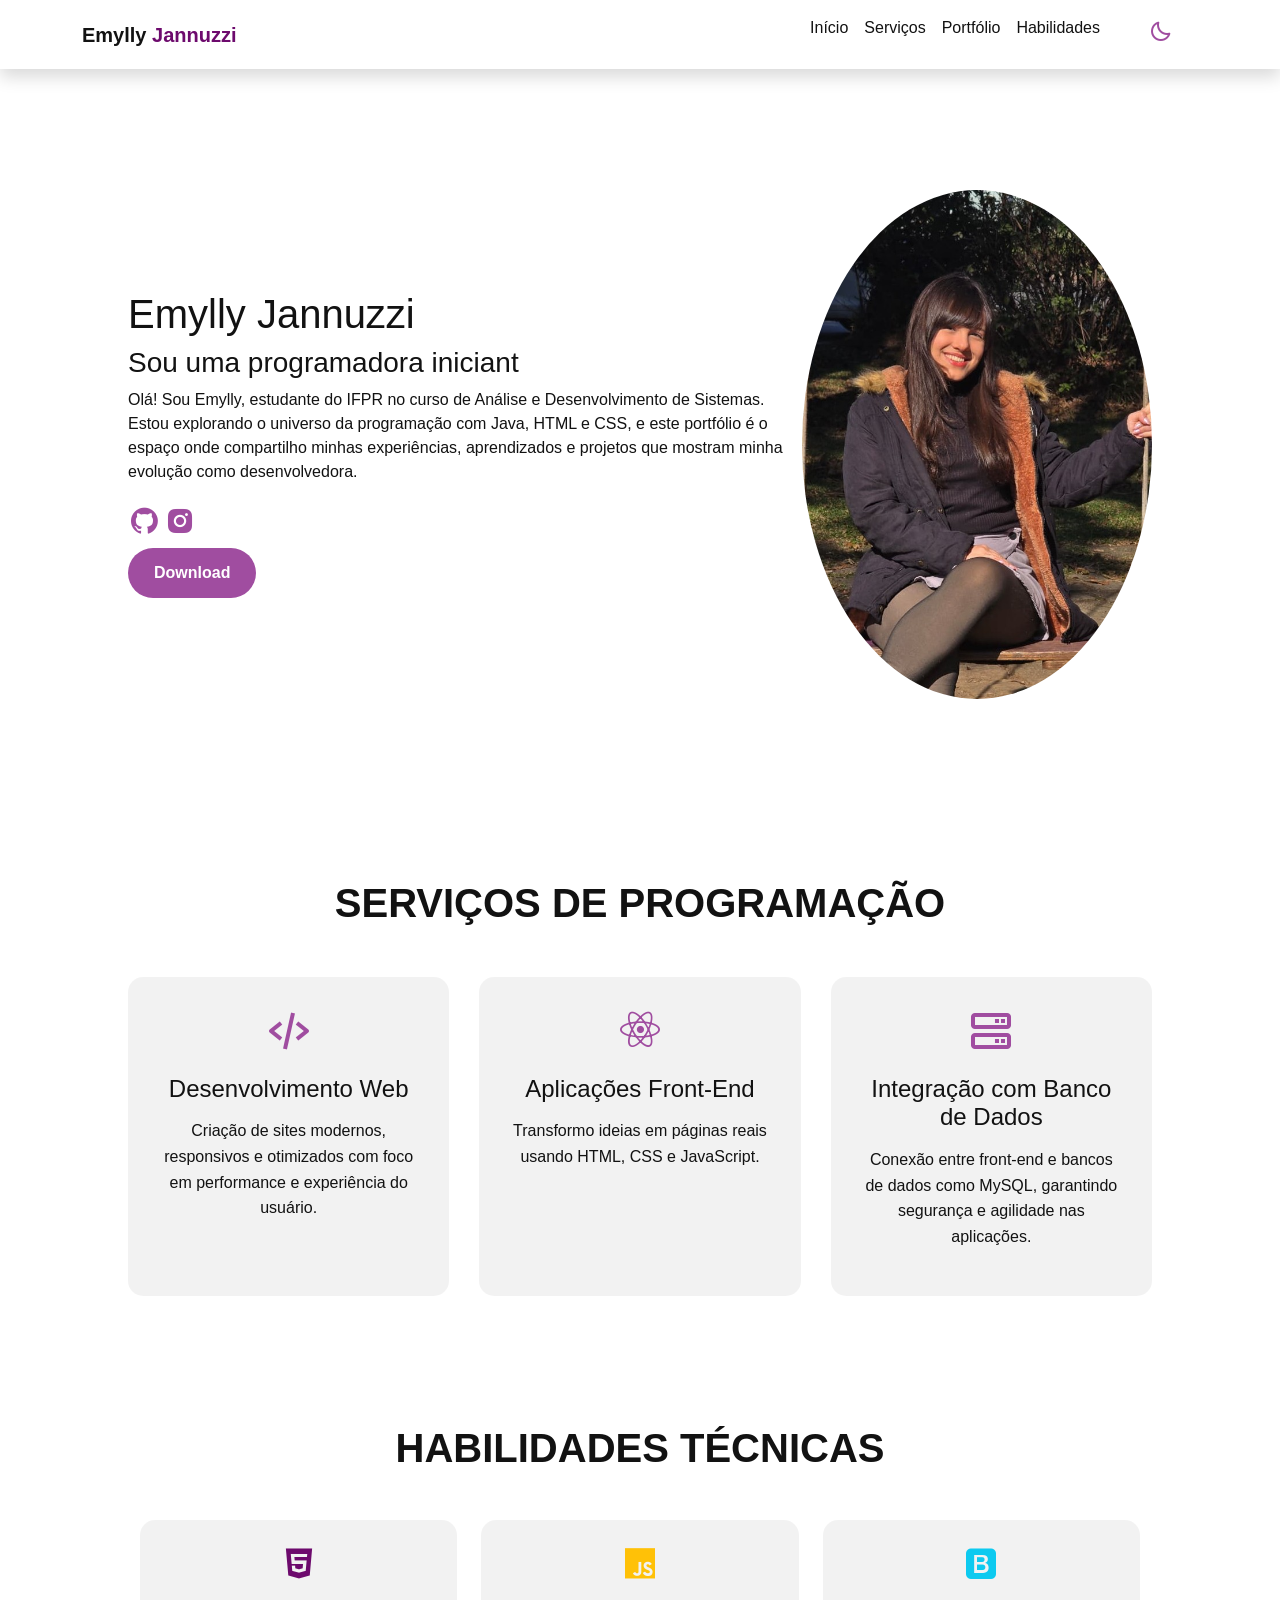
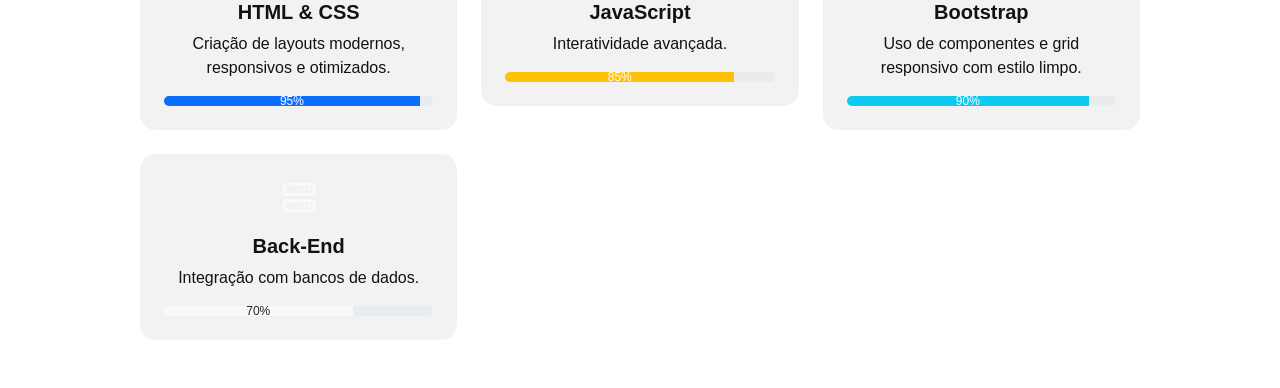
==== commit ca656fc1: "09/12" ====
--- a/index.html
+++ b/index.html
@@ -34,11 +34,6 @@
                             <i id="theme-icon" class="bx bx-moon"></i>
                         </button>
                     </li>
-
-                    <li class="nav-item"><a class="nav-link" href="#services">Serviços</a></li>
-                    <li class="nav-item"><a class="nav-link" href="#portfolio">Portfólio</a></li>
-                    <li class="nav-item"><a class="nav-link" href="#contact">Contato</a></li>
-                    <li class="nav-item"><a class="nav-link" href="#skills">Habilidades</a></li>
                 </ul>
             </div>
         </div>
